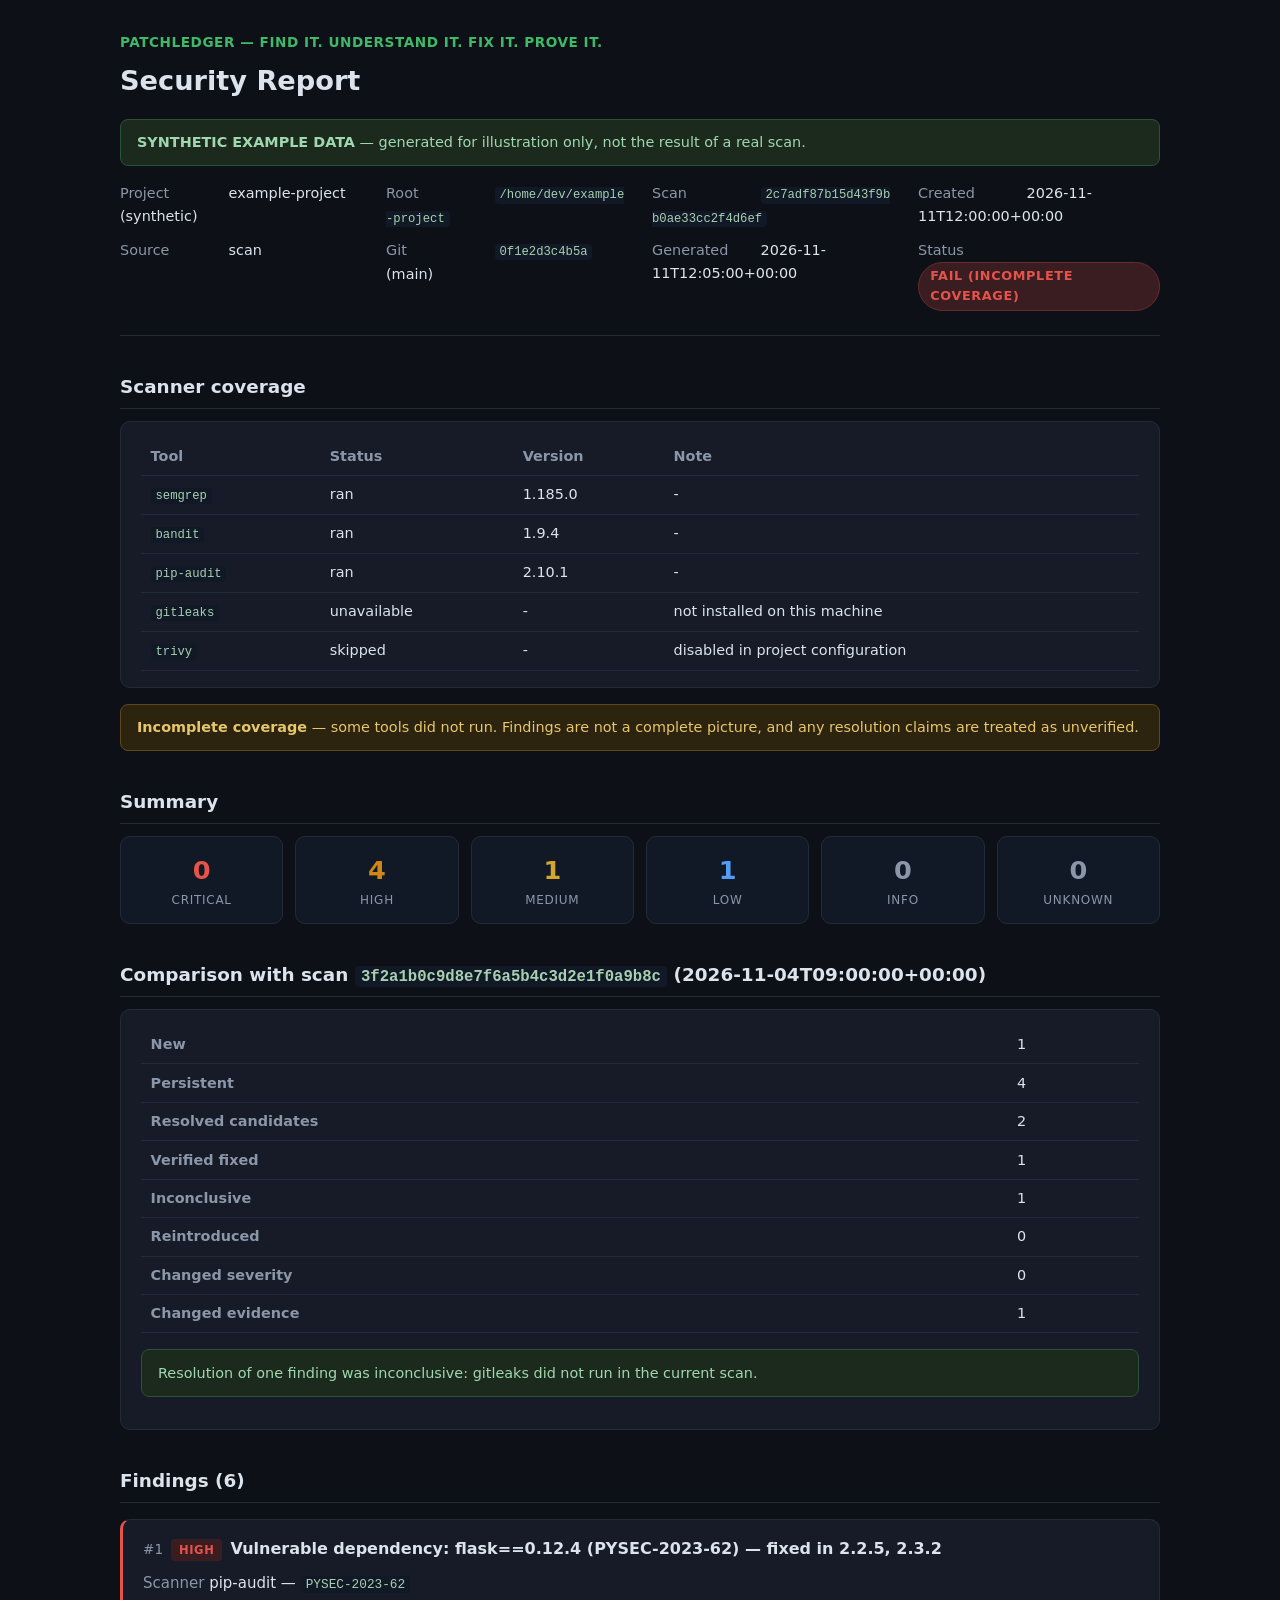
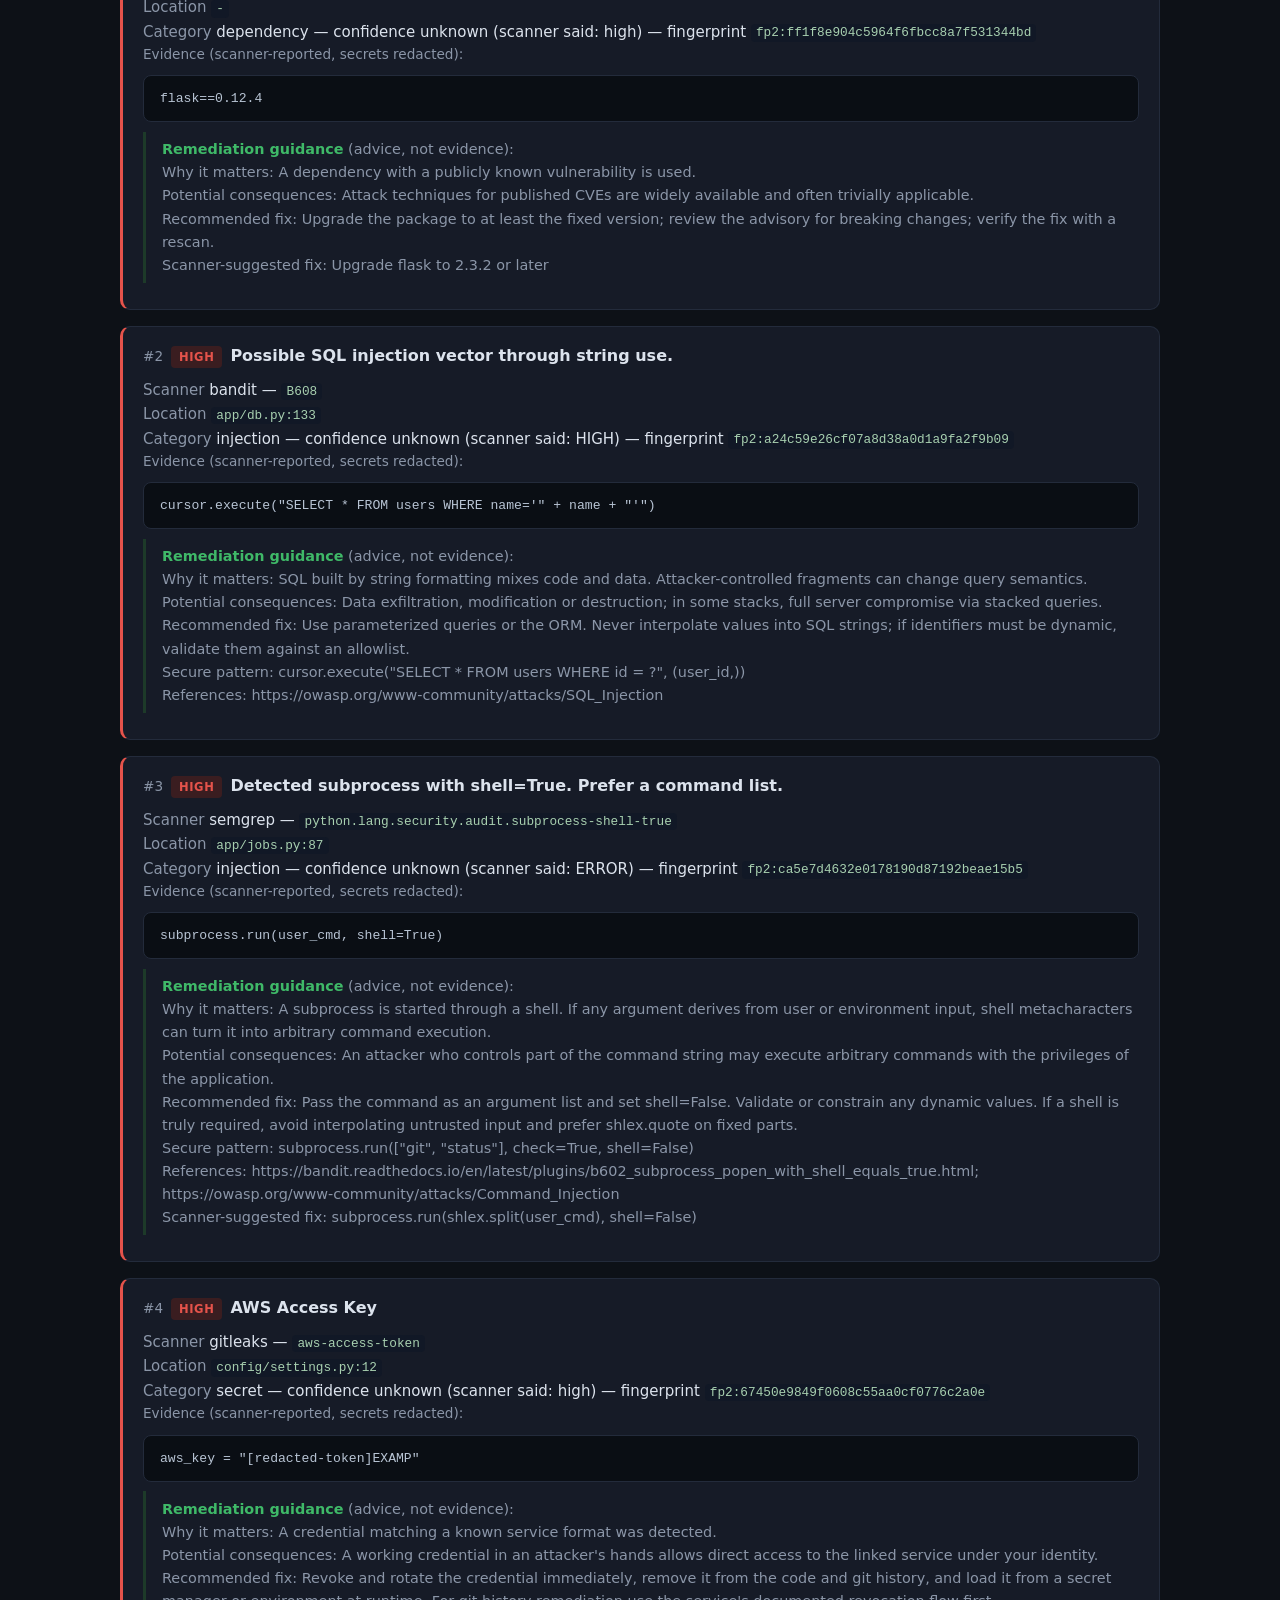
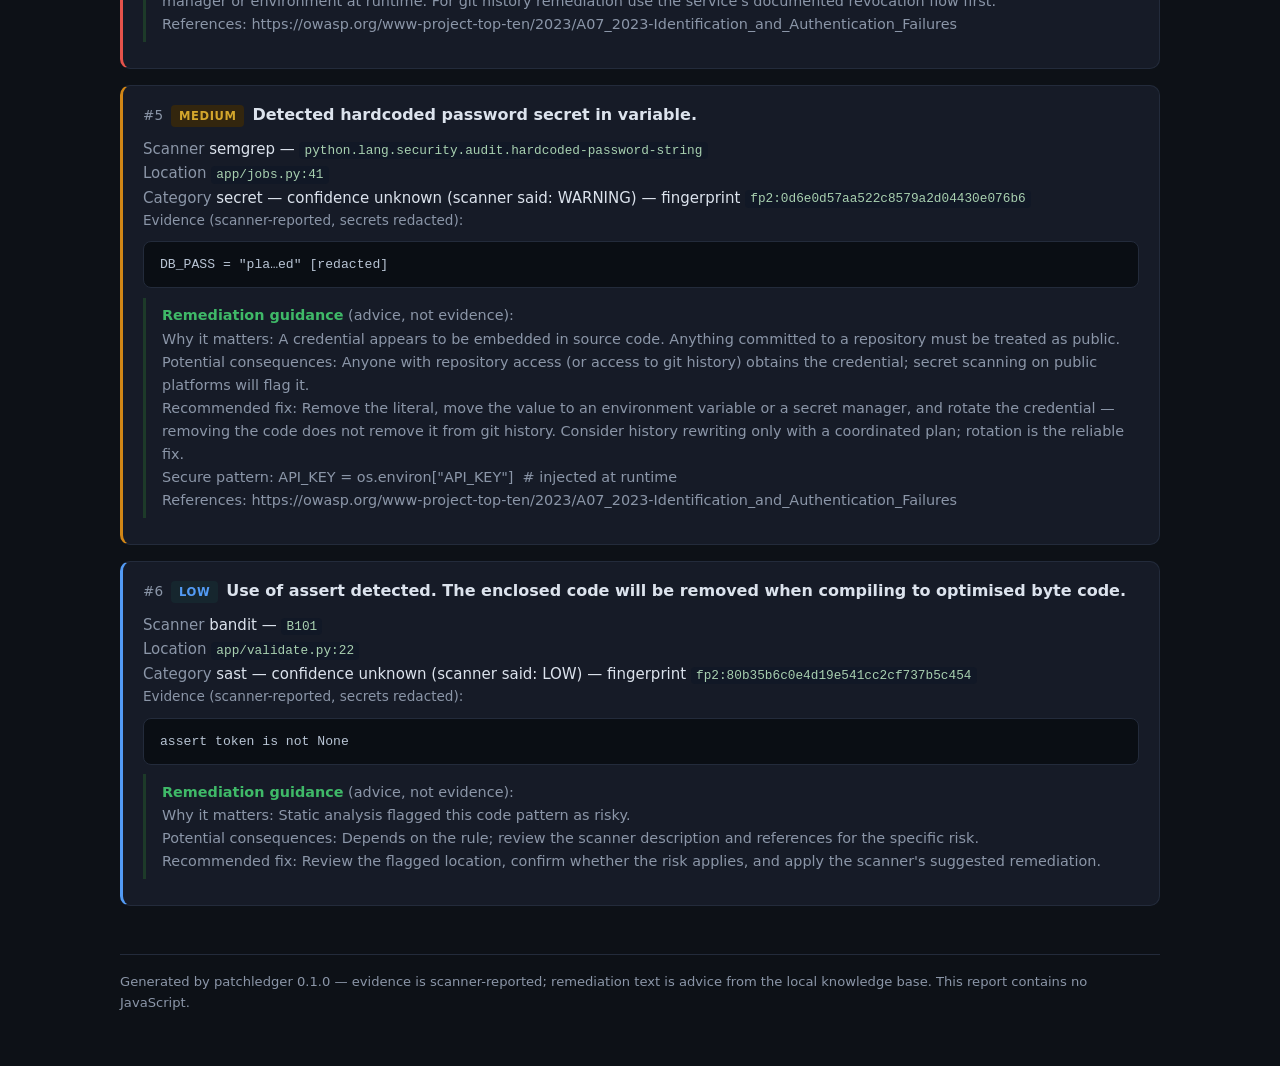
==== examples/sample-report.html @ 7d558fc4 "feat(reports): JSON, Markdown, self-contained HTML reports + synthetic examples - ReportData/Coverag" ====
<!DOCTYPE html>
<html lang="en">
<head>
<meta charset="utf-8">
<meta name="viewport" content="width=device-width, initial-scale=1">
<meta http-equiv="Content-Security-Policy" content="default-src 'none'; style-src 'unsafe-inline'">
<title>PatchLedger report — example-project (synthetic)</title>
<style>
:root {
  --bg: #0d1117; --bg2: #111826; --panel: #161b27; --line: #232b3b;
  --text: #dce3ed; --muted: #8b96a8;
  --green: #3fb968; --green-dim: #1d3a29;
  --red: #e5534b; --orange: #d18616; --yellow: #d4a72c; --blue: #539bf5;
  --mono: ui-monospace, "SF Mono", "Cascadia Mono", Menlo, Consolas, monospace;
}
* { box-sizing: border-box; }
body {
  margin: 0; background: var(--bg); color: var(--text);
  font: 15px/1.6 system-ui, -apple-system, "Segoe UI", Roboto, sans-serif;
}
.wrap { max-width: 1080px; margin: 0 auto; padding: 2rem 1.25rem 4rem; }
header { border-bottom: 1px solid var(--line); padding-bottom: 1.5rem; margin-bottom: 2rem; }
.brand { color: var(--green); font-weight: 700; letter-spacing: .04em; font-size: .85rem;
  text-transform: uppercase; }
h1 { font-size: 1.7rem; margin: .35rem 0 .5rem; }
h2 { font-size: 1.15rem; margin: 2.25rem 0 .75rem; color: var(--text);
  border-bottom: 1px solid var(--line); padding-bottom: .4rem; }
h3 { font-size: 1rem; margin: 0 0 .6rem; }
.meta { display: grid; grid-template-columns: repeat(auto-fit, minmax(230px, 1fr));
  gap: .6rem 1.5rem; }
.meta div { font-size: .9rem; }
.meta span.k { color: var(--muted); display: inline-block; min-width: 6.5rem; }
code, .mono { font-family: var(--mono); font-size: .85em; color: #a8d0b0;
  background: var(--bg2); padding: .1em .4em; border-radius: 4px; word-break: break-all; }
.badge { display: inline-block; padding: .18rem .7rem; border-radius: 999px;
  font-weight: 700; font-size: .8rem; letter-spacing: .05em; text-transform: uppercase; }
.badge.fail { background: #3a1d20; color: var(--red); border: 1px solid #6b2a2c; }
.badge.warn { background: #33260e; color: var(--yellow); border: 1px solid #5c481c; }
.badge.pass { background: var(--green-dim); color: var(--green); border: 1px solid #2a5238; }
.panel { background: var(--panel); border: 1px solid var(--line); border-radius: 10px;
  padding: 1rem 1.25rem; margin: .75rem 0; }
table { width: 100%; border-collapse: collapse; font-size: .9rem; }
th, td { text-align: left; padding: .45rem .6rem; border-bottom: 1px solid var(--line); }
th { color: var(--muted); font-weight: 600; }
.counts { display: grid; grid-template-columns: repeat(auto-fit, minmax(120px, 1fr)); gap: .75rem; }
.count { background: var(--bg2); border: 1px solid var(--line); border-radius: 10px;
  padding: .8rem 1rem; text-align: center; }
.count .n { font-size: 1.6rem; font-weight: 800; }
.count .lbl { font-size: .75rem; color: var(--muted); text-transform: uppercase;
  letter-spacing: .06em; }
.sev-critical { color: var(--red); } .sev-high { color: var(--orange); }
.sev-medium { color: var(--yellow); } .sev-low { color: var(--blue); }
.sev-info, .sev-unknown { color: var(--muted); }
.finding { border-left: 3px solid var(--line); margin: 1rem 0; }
.finding.critical, .finding.high { border-left-color: var(--red); }
.finding.medium { border-left-color: var(--orange); }
.finding.low { border-left-color: var(--blue); }
.finding-head { display: flex; flex-wrap: wrap; gap: .5rem; align-items: baseline; }
.finding-head .idx { color: var(--muted); font-size: .85rem; }
.sev-tag { font-size: .72rem; font-weight: 800; padding: .12rem .5rem;
  border-radius: 4px; text-transform: uppercase; letter-spacing: .05em; }
.sev-tag.critical, .sev-tag.high { background: #3a1d20; color: var(--red); }
.sev-tag.medium { background: #33260e; color: var(--yellow); }
.sev-tag.low { background: #16262e; color: var(--blue); }
.sev-tag.info, .sev-tag.unknown { background: var(--bg2); color: var(--muted); }
pre.evidence {
  background: #0a0e14; border: 1px solid var(--line); border-radius: 8px;
  padding: .75rem 1rem; overflow-x: auto; font-family: var(--mono); font-size: .82rem;
  color: #b8c4d4; margin: .6rem 0;
}
.remediation { border-left: 3px solid var(--green-dim); padding: .4rem 0 .4rem 1rem;
  margin: .6rem 0; color: var(--muted); font-size: .9rem; white-space: pre-wrap; }
.remediation strong { color: var(--green); }
.note { background: #1c2a1e; border: 1px solid #2a5238; color: #9fd8ae; border-radius: 8px;
  padding: .7rem 1rem; margin: 1rem 0; font-size: .9rem; }
.warnbox { background: #2d2410; border: 1px solid #5c481c; color: #e8c66a; border-radius: 8px;
  padding: .7rem 1rem; margin: 1rem 0; font-size: .9rem; }
footer { margin-top: 3rem; border-top: 1px solid var(--line); padding-top: 1rem;
  color: var(--muted); font-size: .82rem; }
a { color: var(--blue); }
@media (max-width: 640px) { .wrap { padding: 1.25rem .9rem 3rem; } h1 { font-size: 1.35rem; } }
</style>
</head>
<body>
<div class="wrap">
<header>
<div class="brand">PatchLedger — Find it. Understand it. Fix it. Prove it.</div>
<h1>Security Report</h1>
<div class="note"><strong>SYNTHETIC EXAMPLE DATA</strong> — generated for illustration only, not the result of a real scan.</div>
<div class="meta">
<div><span class='k'>Project</span> example-project (synthetic)</div>
<div><span class='k'>Root</span> <code>/home/dev/example-project</code></div>
<div><span class='k'>Scan</span> <code>2c7adf87b15d43f9bb0ae33cc2f4d6ef</code></div>
<div><span class='k'>Created</span> 2026-11-11T12:00:00+00:00</div>
<div><span class='k'>Source</span> scan</div>
<div><span class='k'>Git</span> <code>0f1e2d3c4b5a</code> (main)</div>
<div><span class='k'>Generated</span> 2026-11-11T12:05:00+00:00</div>
<div><span class='k'>Status</span> <span class="badge fail">FAIL (incomplete coverage)</span></div>
</div>
</header>
<h2>Scanner coverage</h2>
<div class="panel"><table>
<tr><th>Tool</th><th>Status</th><th>Version</th><th>Note</th></tr>
<tr><td><code>semgrep</code></td><td>ran</td><td>1.185.0</td><td>-</td></tr>
<tr><td><code>bandit</code></td><td>ran</td><td>1.9.4</td><td>-</td></tr>
<tr><td><code>pip-audit</code></td><td>ran</td><td>2.10.1</td><td>-</td></tr>
<tr><td><code>gitleaks</code></td><td>unavailable</td><td>-</td><td>not installed on this machine</td></tr>
<tr><td><code>trivy</code></td><td>skipped</td><td>-</td><td>disabled in project configuration</td></tr>
</table></div>
<div class="warnbox"><strong>Incomplete coverage</strong> — some tools did not run. Findings are not a complete picture, and any resolution claims are treated as unverified.</div>
<h2>Summary</h2>
<div class="counts">
<div class="count"><div class="n sev-critical">0</div><div class="lbl">critical</div></div>
<div class="count"><div class="n sev-high">4</div><div class="lbl">high</div></div>
<div class="count"><div class="n sev-medium">1</div><div class="lbl">medium</div></div>
<div class="count"><div class="n sev-low">1</div><div class="lbl">low</div></div>
<div class="count"><div class="n sev-info">0</div><div class="lbl">info</div></div>
<div class="count"><div class="n sev-unknown">0</div><div class="lbl">unknown</div></div>
</div>
<h2>Comparison with scan <code>3f2a1b0c9d8e7f6a5b4c3d2e1f0a9b8c</code> (2026-11-04T09:00:00+00:00)</h2>
<div class="panel"><table>
<tr><th>New</th><td>1</td></tr>
<tr><th>Persistent</th><td>4</td></tr>
<tr><th>Resolved candidates</th><td>2</td></tr>
<tr><th>Verified fixed</th><td>1</td></tr>
<tr><th>Inconclusive</th><td>1</td></tr>
<tr><th>Reintroduced</th><td>0</td></tr>
<tr><th>Changed severity</th><td>0</td></tr>
<tr><th>Changed evidence</th><td>1</td></tr>
</table>
<div class="note">Resolution of one finding was inconclusive: gitleaks did not run in the current scan.</div>
</div>
<h2>Findings (6)</h2>
<div class="finding high panel">
<div class="finding-head">
<span class="idx">#1</span>
<span class="sev-tag high">high</span>
<h3>Vulnerable dependency: flask==0.12.4 (PYSEC-2023-62) — fixed in 2.2.5, 2.3.2</h3>
</div>
<div><span class='k' style='color:var(--muted)'>Scanner</span> pip-audit — <code>PYSEC-2023-62</code></div>
<div><span class='k' style='color:var(--muted)'>Location</span> <code>-</code></div>
<div><span class='k' style='color:var(--muted)'>Category</span> dependency — confidence unknown (scanner said: high) — fingerprint <code>fp2:ff1f8e904c5964f6fbcc8a7f531344bd</code></div>
<div style='color:var(--muted);font-size:.85rem'>Evidence (scanner-reported, secrets redacted):</div>
<pre class='evidence'>flask==0.12.4</pre>
<div class="remediation"><strong>Remediation guidance</strong> (advice, not evidence):
Why it matters: A dependency with a publicly known vulnerability is used.
Potential consequences: Attack techniques for published CVEs are widely available and often trivially applicable.
Recommended fix: Upgrade the package to at least the fixed version; review the advisory for breaking changes; verify the fix with a rescan.
Scanner-suggested fix: Upgrade flask to 2.3.2 or later
</div>
</div>
<div class="finding high panel">
<div class="finding-head">
<span class="idx">#2</span>
<span class="sev-tag high">high</span>
<h3>Possible SQL injection vector through string use.</h3>
</div>
<div><span class='k' style='color:var(--muted)'>Scanner</span> bandit — <code>B608</code></div>
<div><span class='k' style='color:var(--muted)'>Location</span> <code>app/db.py:133</code></div>
<div><span class='k' style='color:var(--muted)'>Category</span> injection — confidence unknown (scanner said: HIGH) — fingerprint <code>fp2:a24c59e26cf07a8d38a0d1a9fa2f9b09</code></div>
<div style='color:var(--muted);font-size:.85rem'>Evidence (scanner-reported, secrets redacted):</div>
<pre class='evidence'>cursor.execute(&quot;SELECT * FROM users WHERE name=&#x27;&quot; + name + &quot;&#x27;&quot;)</pre>
<div class="remediation"><strong>Remediation guidance</strong> (advice, not evidence):
Why it matters: SQL built by string formatting mixes code and data. Attacker-controlled fragments can change query semantics.
Potential consequences: Data exfiltration, modification or destruction; in some stacks, full server compromise via stacked queries.
Recommended fix: Use parameterized queries or the ORM. Never interpolate values into SQL strings; if identifiers must be dynamic, validate them against an allowlist.
Secure pattern: cursor.execute(&quot;SELECT * FROM users WHERE id = ?&quot;, (user_id,))
References: https://owasp.org/www-community/attacks/SQL_Injection
</div>
</div>
<div class="finding high panel">
<div class="finding-head">
<span class="idx">#3</span>
<span class="sev-tag high">high</span>
<h3>Detected subprocess with shell=True. Prefer a command list.</h3>
</div>
<div><span class='k' style='color:var(--muted)'>Scanner</span> semgrep — <code>python.lang.security.audit.subprocess-shell-true</code></div>
<div><span class='k' style='color:var(--muted)'>Location</span> <code>app/jobs.py:87</code></div>
<div><span class='k' style='color:var(--muted)'>Category</span> injection — confidence unknown (scanner said: ERROR) — fingerprint <code>fp2:ca5e7d4632e0178190d87192beae15b5</code></div>
<div style='color:var(--muted);font-size:.85rem'>Evidence (scanner-reported, secrets redacted):</div>
<pre class='evidence'>subprocess.run(user_cmd, shell=True)</pre>
<div class="remediation"><strong>Remediation guidance</strong> (advice, not evidence):
Why it matters: A subprocess is started through a shell. If any argument derives from user or environment input, shell metacharacters can turn it into arbitrary command execution.
Potential consequences: An attacker who controls part of the command string may execute arbitrary commands with the privileges of the application.
Recommended fix: Pass the command as an argument list and set shell=False. Validate or constrain any dynamic values. If a shell is truly required, avoid interpolating untrusted input and prefer shlex.quote on fixed parts.
Secure pattern: subprocess.run([&quot;git&quot;, &quot;status&quot;], check=True, shell=False)
References: https://bandit.readthedocs.io/en/latest/plugins/b602_subprocess_popen_with_shell_equals_true.html; https://owasp.org/www-community/attacks/Command_Injection
Scanner-suggested fix: subprocess.run(shlex.split(user_cmd), shell=False)
</div>
</div>
<div class="finding high panel">
<div class="finding-head">
<span class="idx">#4</span>
<span class="sev-tag high">high</span>
<h3>AWS Access Key</h3>
</div>
<div><span class='k' style='color:var(--muted)'>Scanner</span> gitleaks — <code>aws-access-token</code></div>
<div><span class='k' style='color:var(--muted)'>Location</span> <code>config/settings.py:12</code></div>
<div><span class='k' style='color:var(--muted)'>Category</span> secret — confidence unknown (scanner said: high) — fingerprint <code>fp2:67450e9849f0608c55aa0cf0776c2a0e</code></div>
<div style='color:var(--muted);font-size:.85rem'>Evidence (scanner-reported, secrets redacted):</div>
<pre class='evidence'>aws_key = &quot;[redacted-token]EXAMP&quot;</pre>
<div class="remediation"><strong>Remediation guidance</strong> (advice, not evidence):
Why it matters: A credential matching a known service format was detected.
Potential consequences: A working credential in an attacker&#x27;s hands allows direct access to the linked service under your identity.
Recommended fix: Revoke and rotate the credential immediately, remove it from the code and git history, and load it from a secret manager or environment at runtime. For git history remediation use the service&#x27;s documented revocation flow first.
References: https://owasp.org/www-project-top-ten/2023/A07_2023-Identification_and_Authentication_Failures
</div>
</div>
<div class="finding medium panel">
<div class="finding-head">
<span class="idx">#5</span>
<span class="sev-tag medium">medium</span>
<h3>Detected hardcoded password secret in variable.</h3>
</div>
<div><span class='k' style='color:var(--muted)'>Scanner</span> semgrep — <code>python.lang.security.audit.hardcoded-password-string</code></div>
<div><span class='k' style='color:var(--muted)'>Location</span> <code>app/jobs.py:41</code></div>
<div><span class='k' style='color:var(--muted)'>Category</span> secret — confidence unknown (scanner said: WARNING) — fingerprint <code>fp2:0d6e0d57aa522c8579a2d04430e076b6</code></div>
<div style='color:var(--muted);font-size:.85rem'>Evidence (scanner-reported, secrets redacted):</div>
<pre class='evidence'>DB_PASS = &quot;pla…ed&quot; [redacted]</pre>
<div class="remediation"><strong>Remediation guidance</strong> (advice, not evidence):
Why it matters: A credential appears to be embedded in source code. Anything committed to a repository must be treated as public.
Potential consequences: Anyone with repository access (or access to git history) obtains the credential; secret scanning on public platforms will flag it.
Recommended fix: Remove the literal, move the value to an environment variable or a secret manager, and rotate the credential — removing the code does not remove it from git history. Consider history rewriting only with a coordinated plan; rotation is the reliable fix.
Secure pattern: API_KEY = os.environ[&quot;API_KEY&quot;]  # injected at runtime
References: https://owasp.org/www-project-top-ten/2023/A07_2023-Identification_and_Authentication_Failures
</div>
</div>
<div class="finding low panel">
<div class="finding-head">
<span class="idx">#6</span>
<span class="sev-tag low">low</span>
<h3>Use of assert detected. The enclosed code will be removed when compiling to optimised byte code.</h3>
</div>
<div><span class='k' style='color:var(--muted)'>Scanner</span> bandit — <code>B101</code></div>
<div><span class='k' style='color:var(--muted)'>Location</span> <code>app/validate.py:22</code></div>
<div><span class='k' style='color:var(--muted)'>Category</span> sast — confidence unknown (scanner said: LOW) — fingerprint <code>fp2:80b35b6c0e4d19e541cc2cf737b5c454</code></div>
<div style='color:var(--muted);font-size:.85rem'>Evidence (scanner-reported, secrets redacted):</div>
<pre class='evidence'>assert token is not None</pre>
<div class="remediation"><strong>Remediation guidance</strong> (advice, not evidence):
Why it matters: Static analysis flagged this code pattern as risky.
Potential consequences: Depends on the rule; review the scanner description and references for the specific risk.
Recommended fix: Review the flagged location, confirm whether the risk applies, and apply the scanner&#x27;s suggested remediation.
</div>
</div>
<footer>
Generated by patchledger 0.1.0 — evidence is scanner-reported; remediation text is advice from the local knowledge base. This report contains no JavaScript.
</footer>
</div>
</body>
</html>
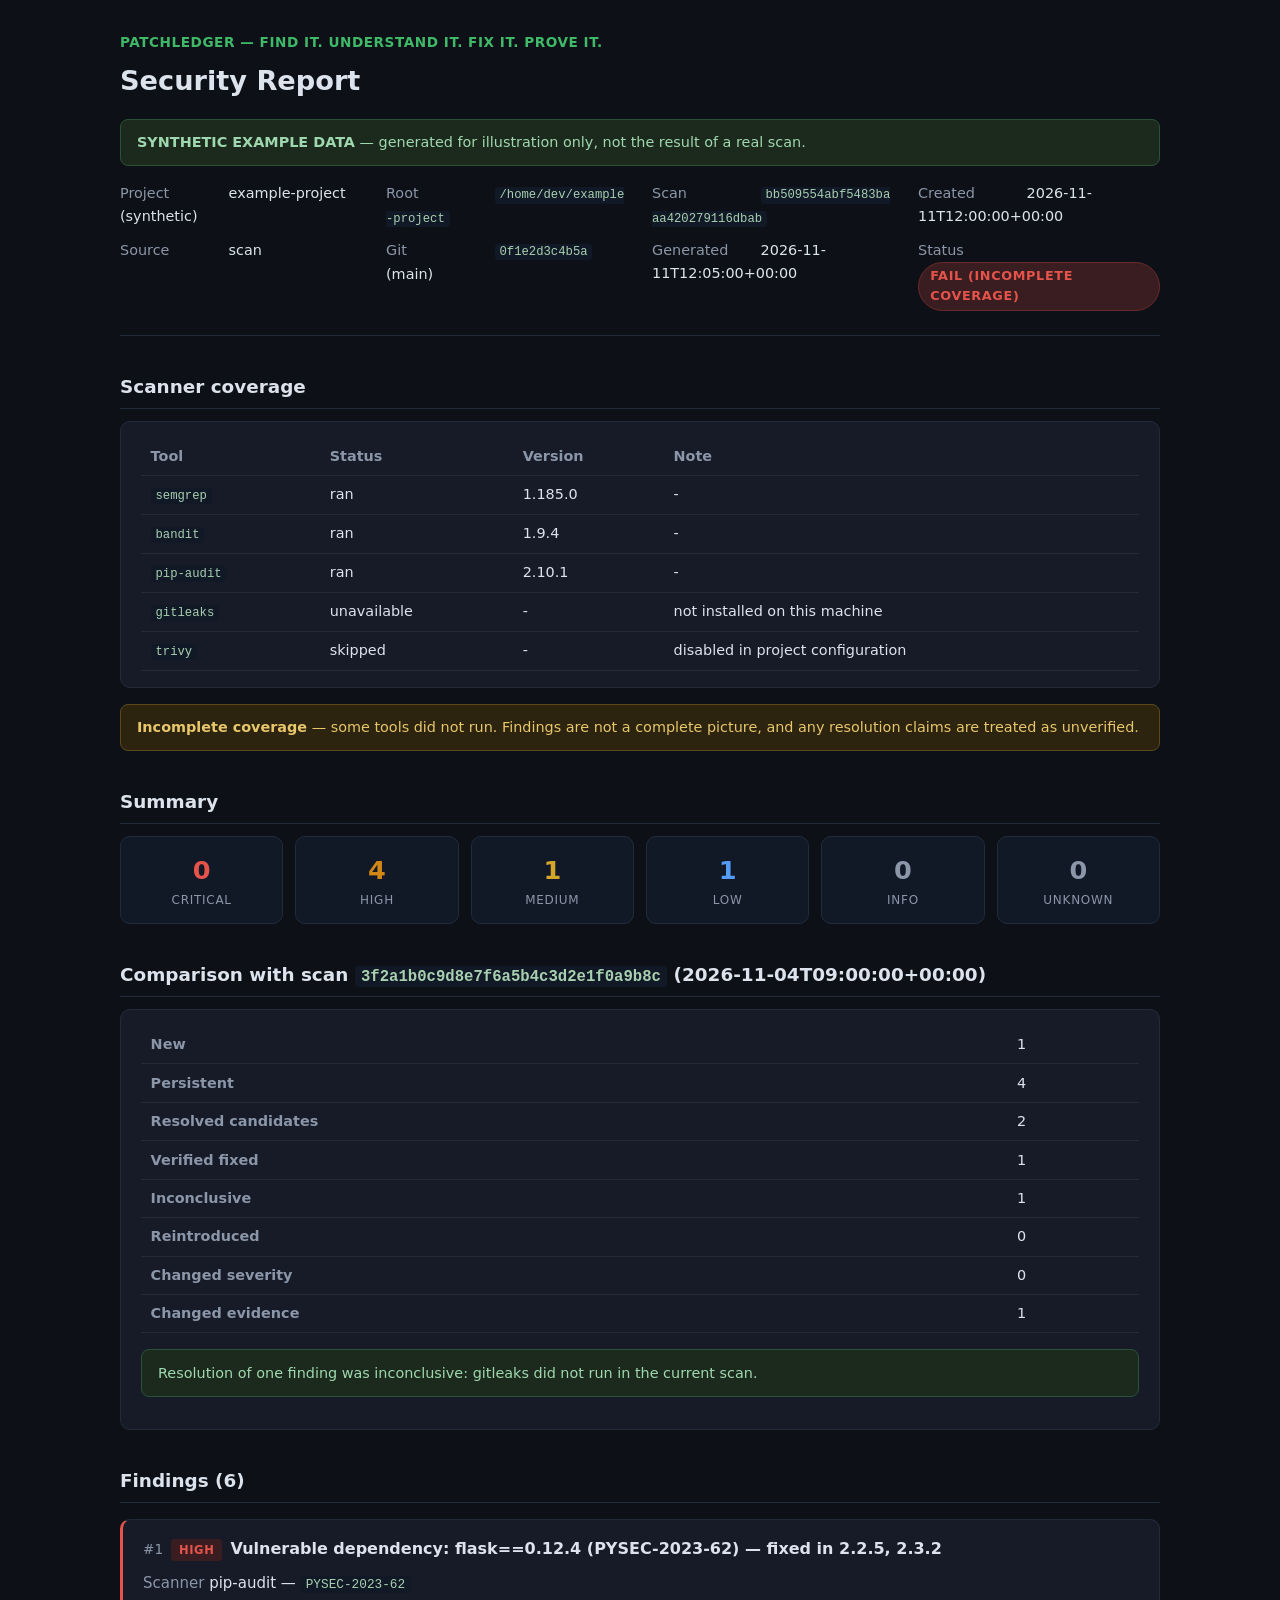
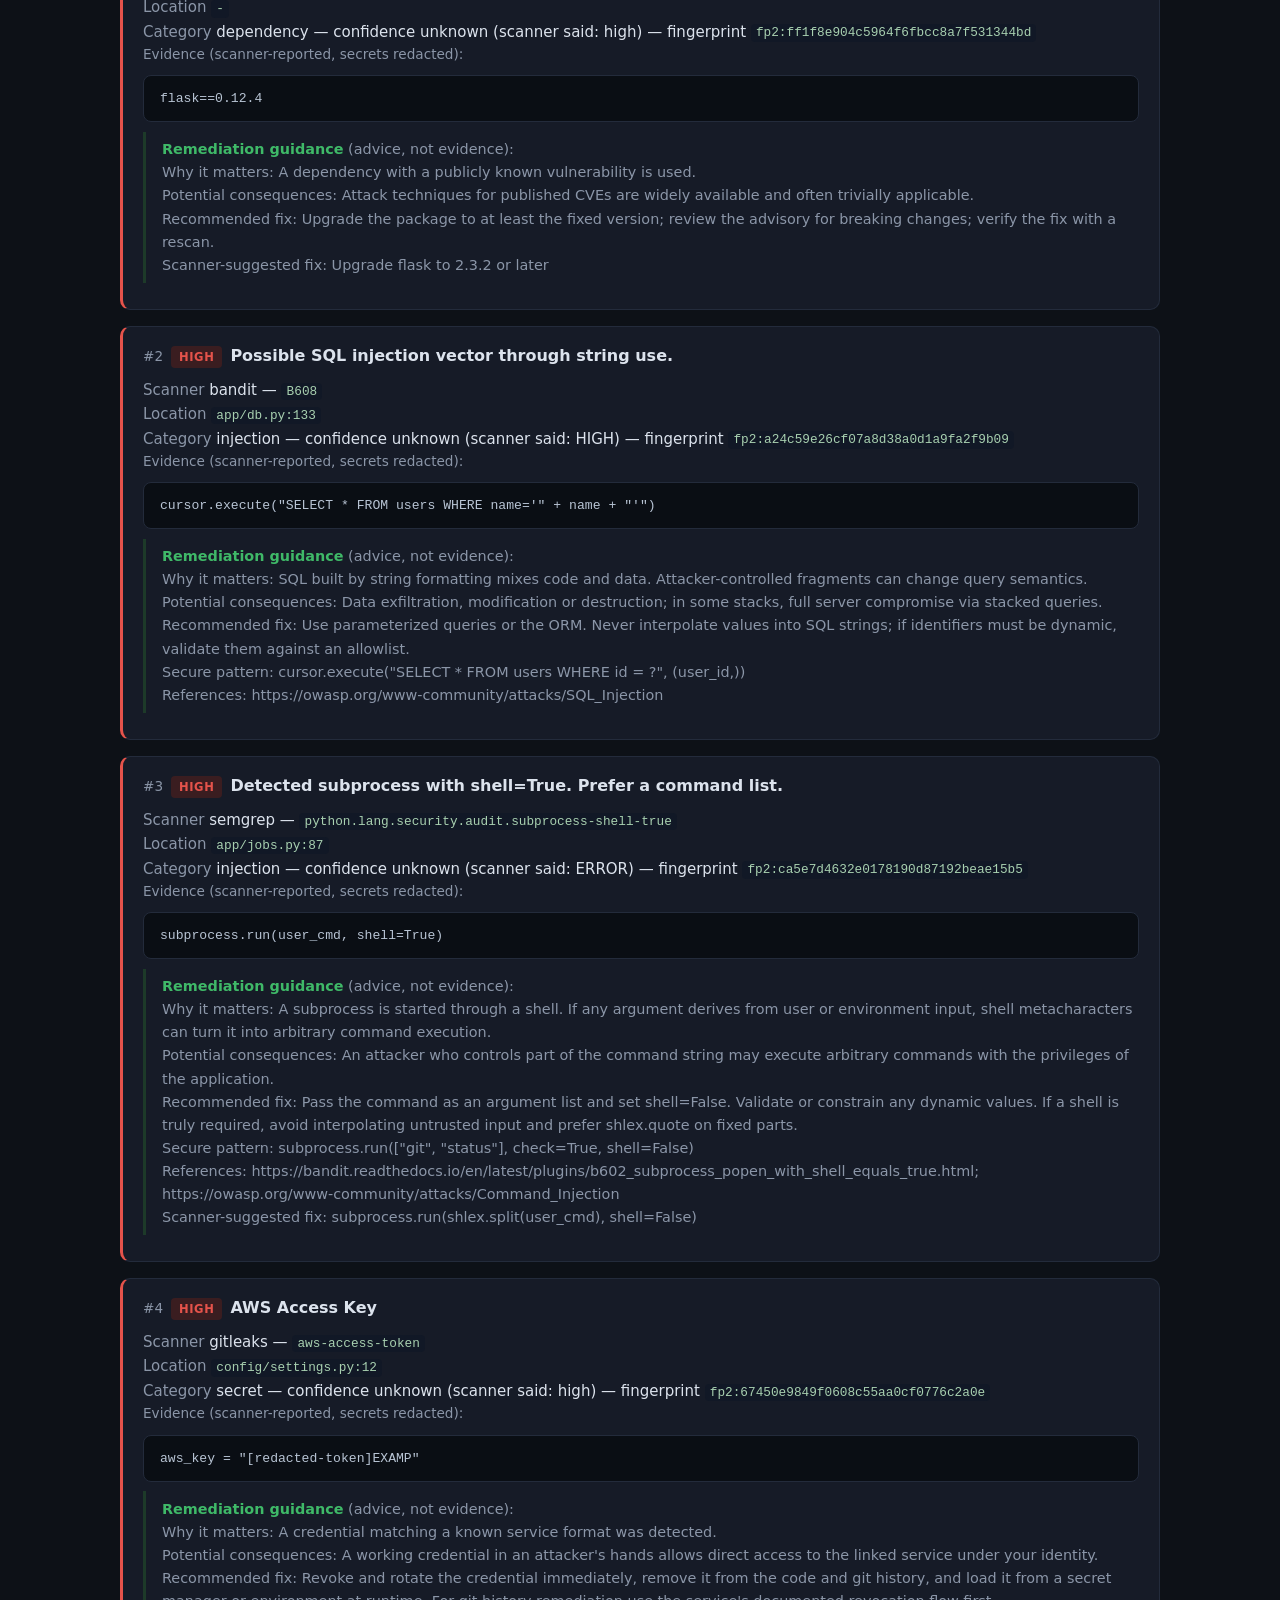
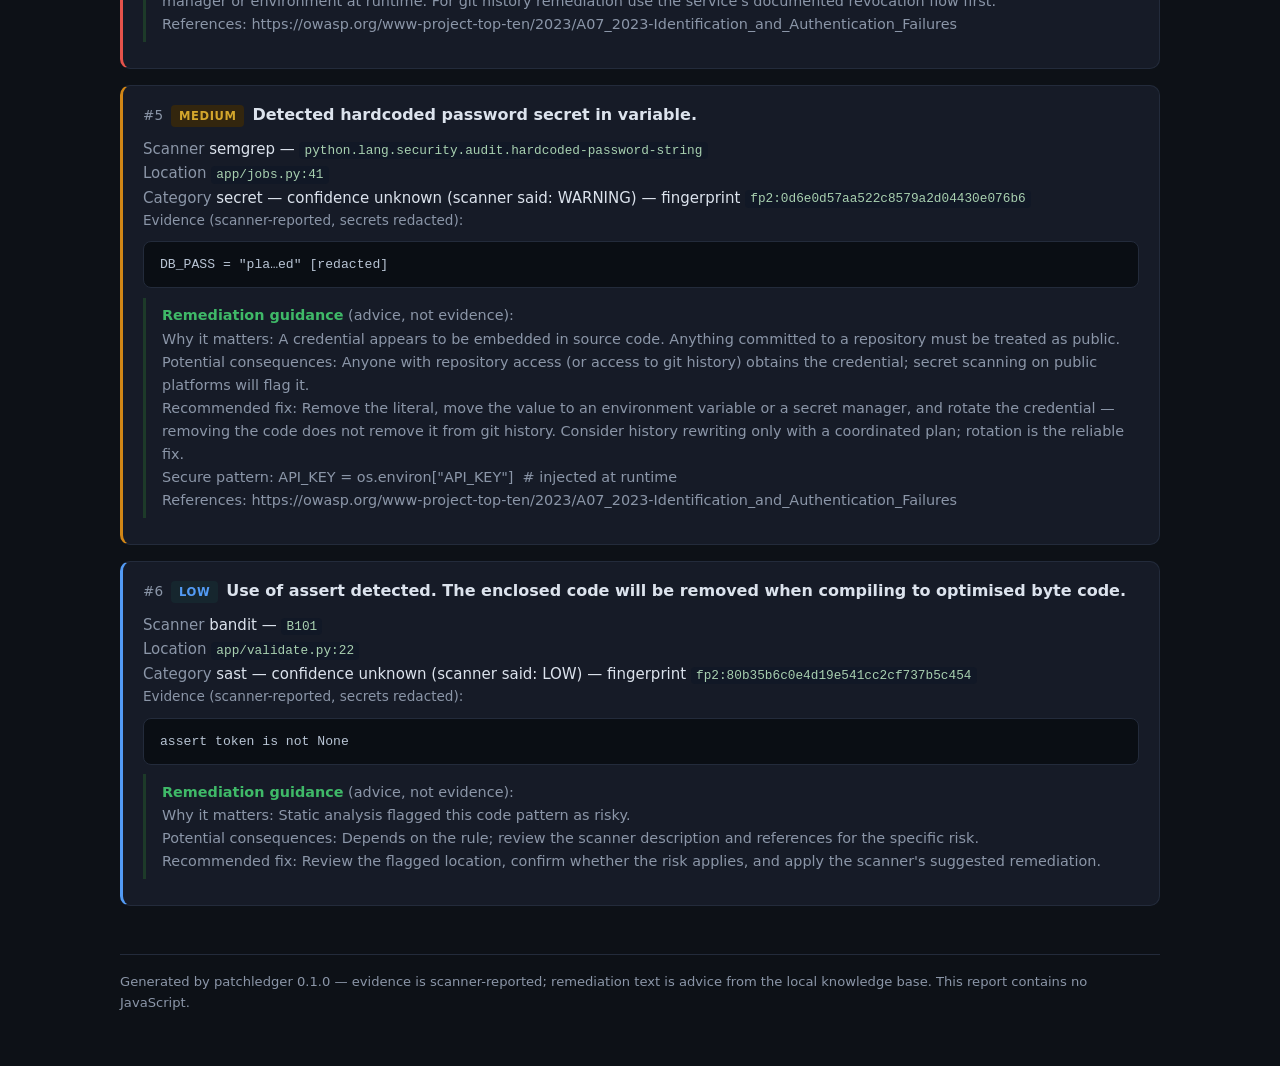
==== commit 7e56388b: "feat(verification): scoring, comparison, evidence-based patch verification, ledger - scoring.py: det" ====
--- a/examples/sample-report.html
+++ b/examples/sample-report.html
@@ -90,7 +90,7 @@
 <div class="meta">
 <div><span class='k'>Project</span> example-project (synthetic)</div>
 <div><span class='k'>Root</span> <code>/home/dev/example-project</code></div>
-<div><span class='k'>Scan</span> <code>2c7adf87b15d43f9bb0ae33cc2f4d6ef</code></div>
+<div><span class='k'>Scan</span> <code>bb509554abf5483baaa420279116dbab</code></div>
 <div><span class='k'>Created</span> 2026-11-11T12:00:00+00:00</div>
 <div><span class='k'>Source</span> scan</div>
 <div><span class='k'>Git</span> <code>0f1e2d3c4b5a</code> (main)</div>
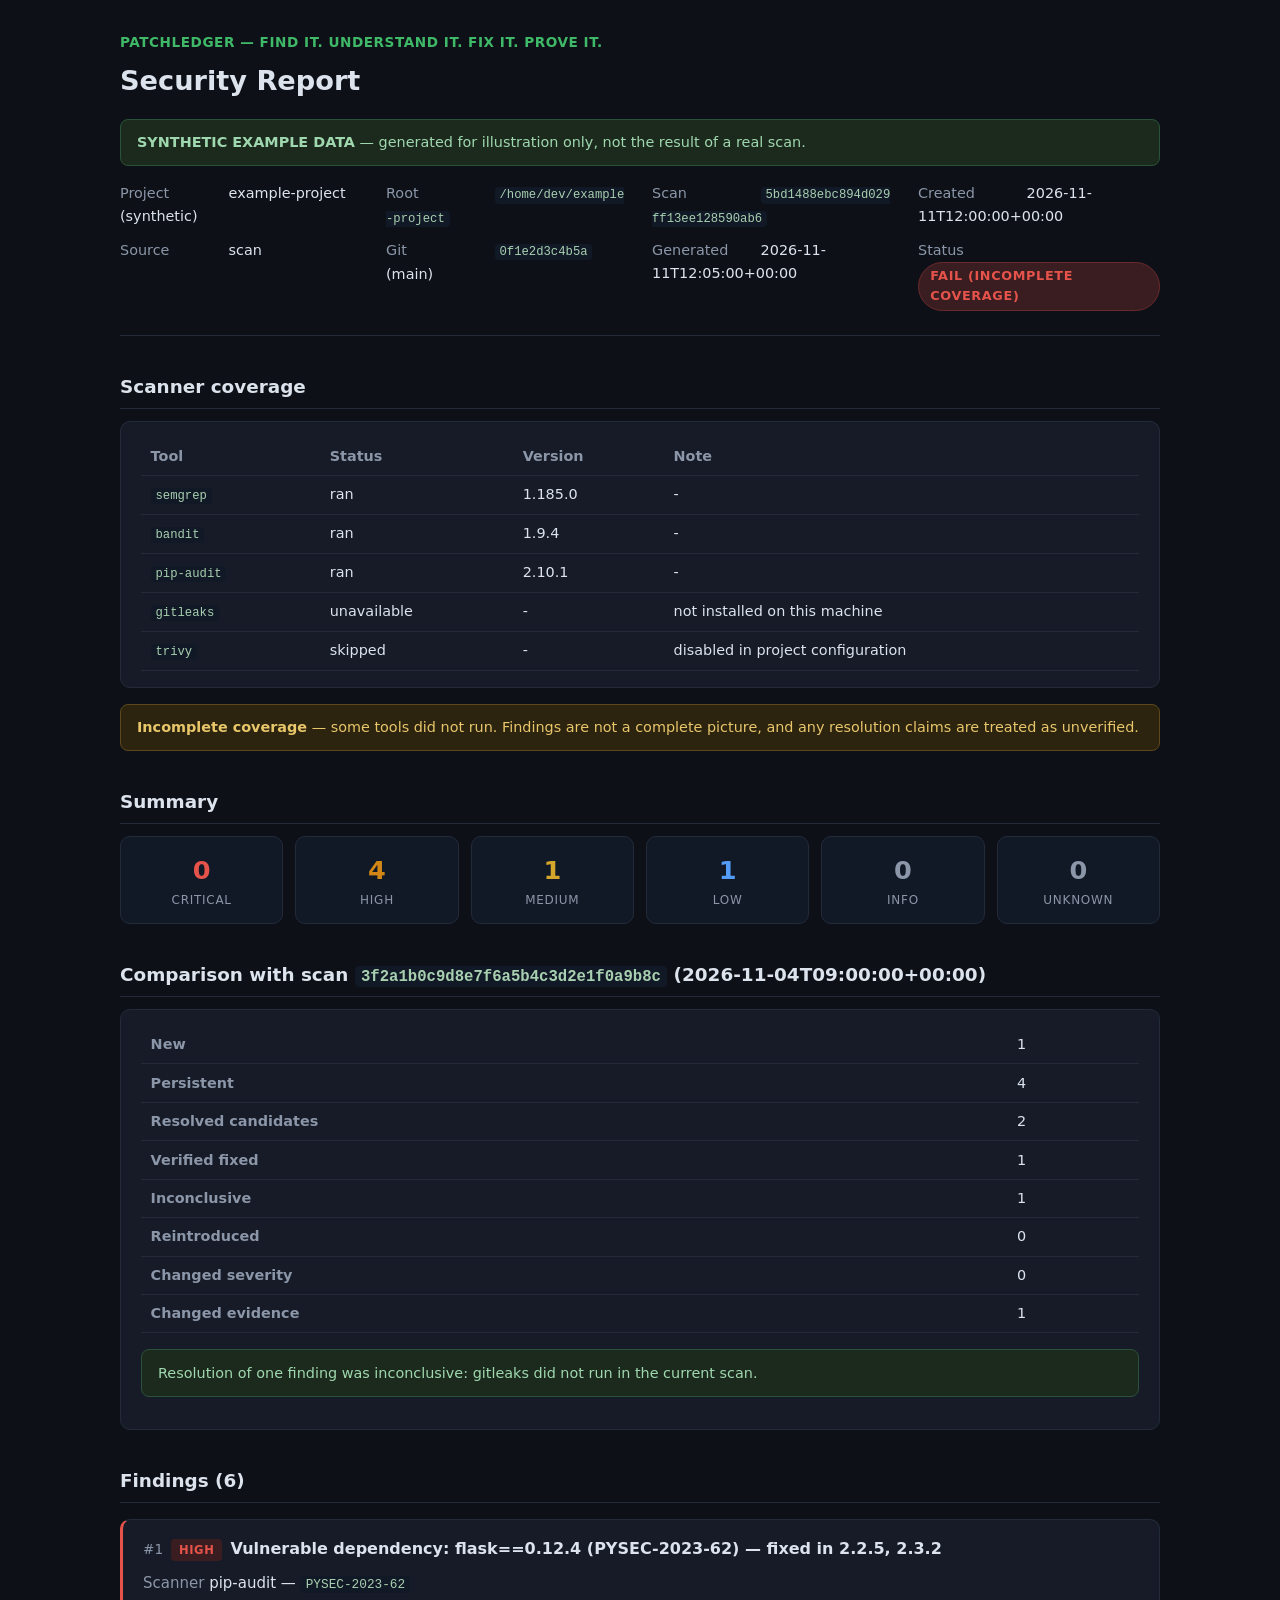
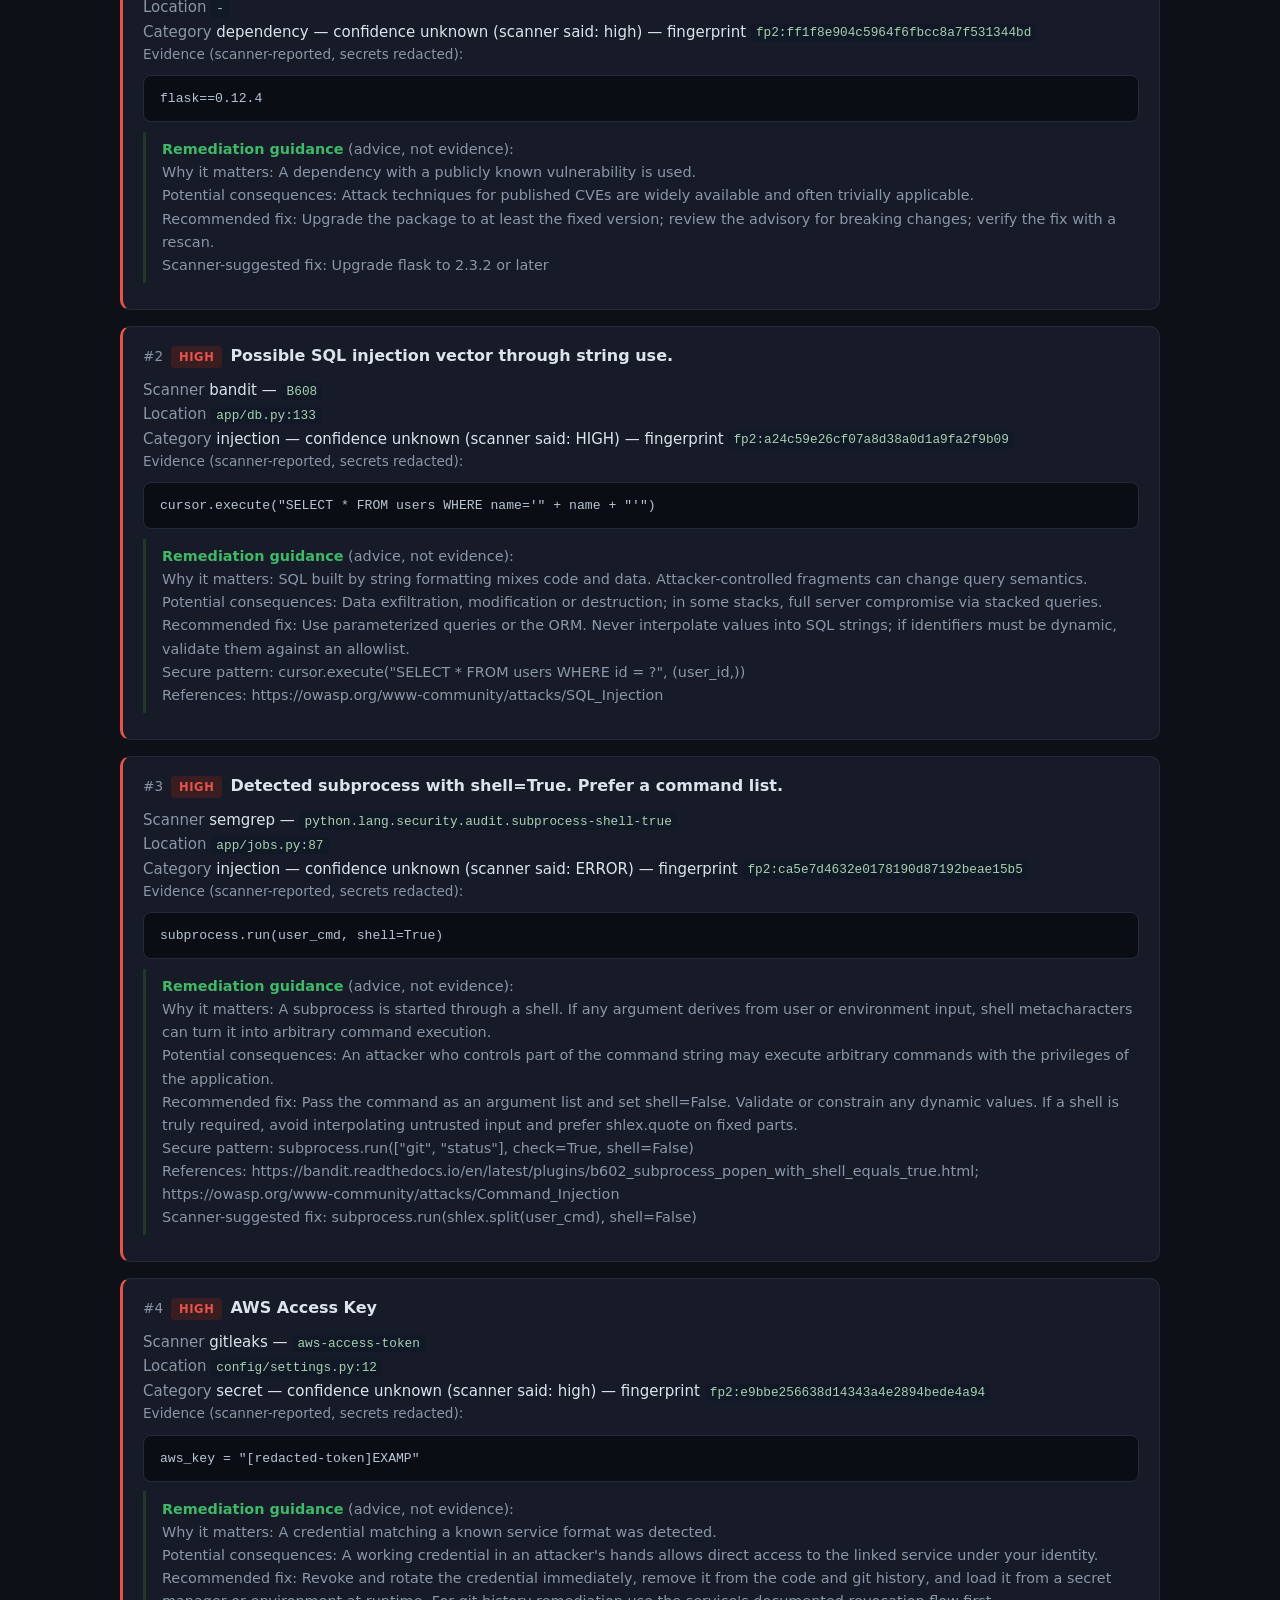
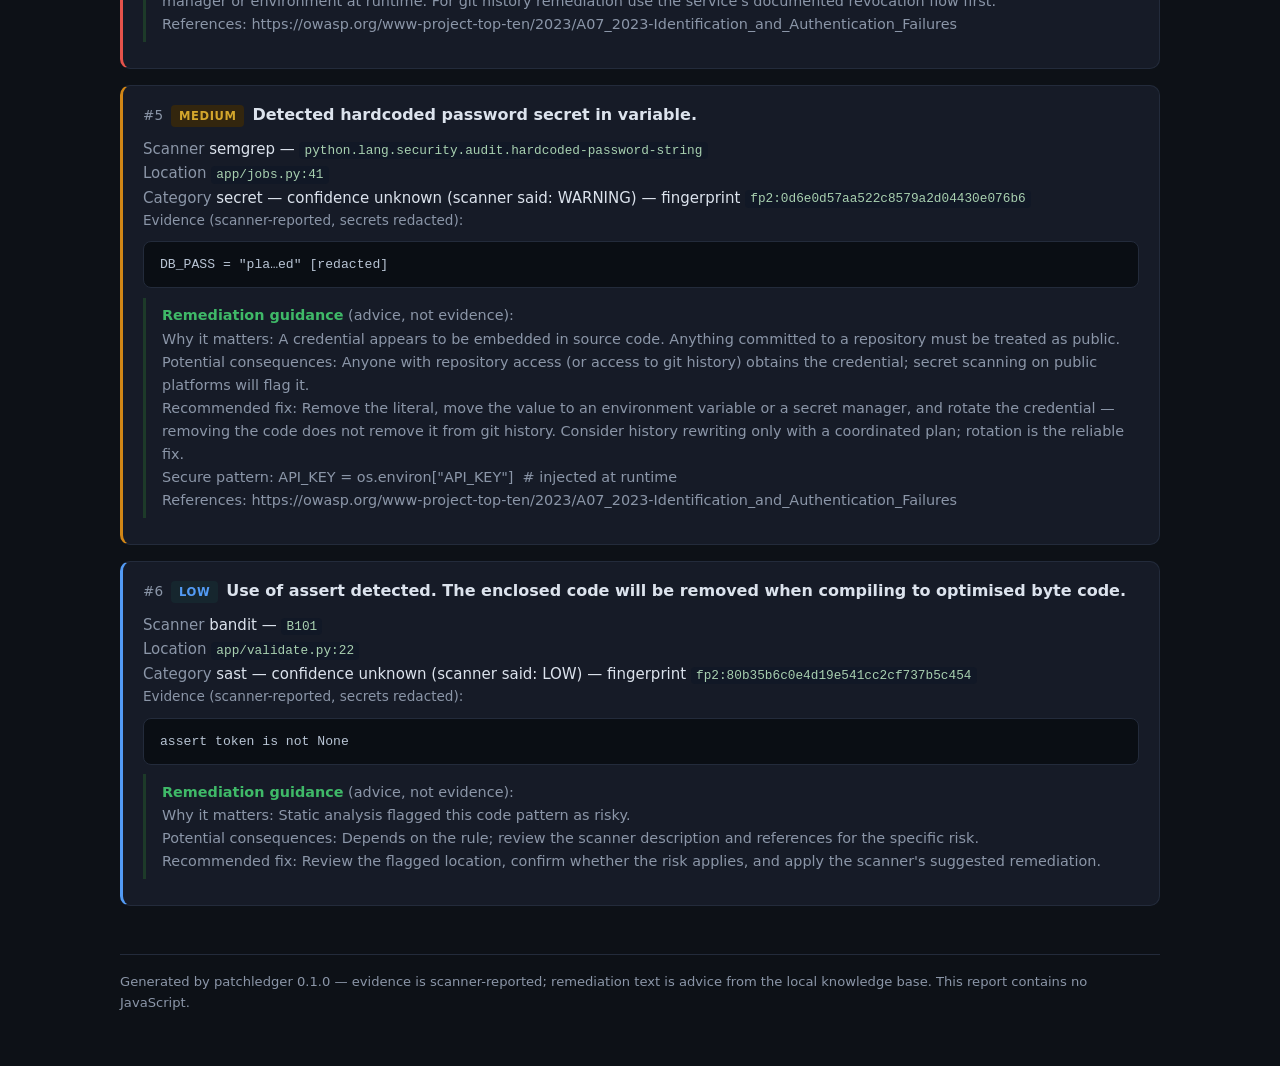
==== commit aef02a68: "fix(security): remediate independent security review findings Review verdict was 'releasable after t" ====
--- a/examples/sample-report.html
+++ b/examples/sample-report.html
@@ -90,7 +90,7 @@
 <div class="meta">
 <div><span class='k'>Project</span> example-project (synthetic)</div>
 <div><span class='k'>Root</span> <code>/home/dev/example-project</code></div>
-<div><span class='k'>Scan</span> <code>bb509554abf5483baaa420279116dbab</code></div>
+<div><span class='k'>Scan</span> <code>5bd1488ebc894d029ff13ee128590ab6</code></div>
 <div><span class='k'>Created</span> 2026-11-11T12:00:00+00:00</div>
 <div><span class='k'>Source</span> scan</div>
 <div><span class='k'>Git</span> <code>0f1e2d3c4b5a</code> (main)</div>
@@ -196,7 +196,7 @@
 </div>
 <div><span class='k' style='color:var(--muted)'>Scanner</span> gitleaks — <code>aws-access-token</code></div>
 <div><span class='k' style='color:var(--muted)'>Location</span> <code>config/settings.py:12</code></div>
-<div><span class='k' style='color:var(--muted)'>Category</span> secret — confidence unknown (scanner said: high) — fingerprint <code>fp2:67450e9849f0608c55aa0cf0776c2a0e</code></div>
+<div><span class='k' style='color:var(--muted)'>Category</span> secret — confidence unknown (scanner said: high) — fingerprint <code>fp2:e9bbe256638d14343a4e2894bede4a94</code></div>
 <div style='color:var(--muted);font-size:.85rem'>Evidence (scanner-reported, secrets redacted):</div>
 <pre class='evidence'>aws_key = &quot;[redacted-token]EXAMP&quot;</pre>
 <div class="remediation"><strong>Remediation guidance</strong> (advice, not evidence):
